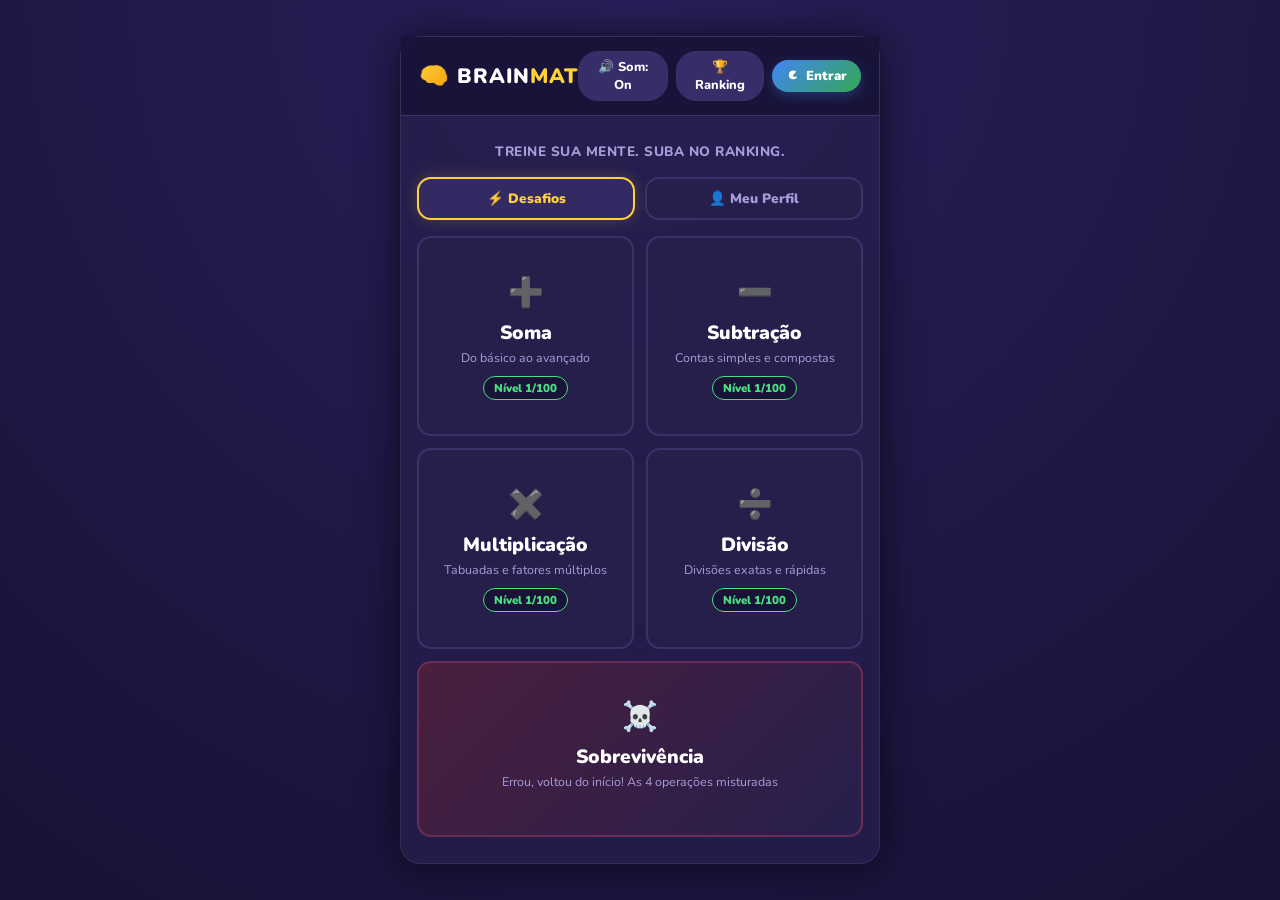
==== Projeto BrainMat/index.html @ beea2d95 "Add files via upload" ====
<!DOCTYPE html>
<html lang="pt-BR">
<head>
    <meta charset="UTF-8">
    <meta name="viewport" content="width=device-width, initial-scale=1.0, maximum-scale=1.0, user-scalable=no">
    <title>BrainMat – Plataforma de Competição de Matemática</title>
    <meta name="description" content="Treine sua mente. Suba no ranking global de matemática para escolas!">
    <!-- Google Fonts: Nunito -->
    <link rel="preconnect" href="https://fonts.googleapis.com">
    <link rel="preconnect" href="https://fonts.gstatic.com" crossorigin>
    <link href="https://fonts.googleapis.com/css2?family=Nunito:ital,wght@0,700;0,800;0,900;1,800&display=swap" rel="stylesheet">
    <!-- Estilos da Aplicação -->
    <link rel="stylesheet" href="css/style.css">
</head>
<body>

<div id="app">
    <!-- --- BARRA SUPERIOR (HEADER NAV) --- -->
    <header class="app-header">
        <div class="brand-wrapper" id="brand-logo">
            <span class="brand-icon">🧠</span>
            <div class="brand-title">BRAIN<span>MAT</span></div>
        </div>

        <div class="header-actions">
            <!-- Botão Mute/Unmute Som -->
            <button class="btn-header-action" id="btn-sound-toggle">🔊 Som: On</button>
            
            <!-- Botão Ver Ranking -->
            <button class="btn-header-action" id="btn-open-ranking">🏆 Ranking</button>

            <!-- Botão Entrar com Google -->
            <button class="btn-google-login" id="btn-google-login">
                <svg width="14" height="14" viewBox="0 0 24 24"><path fill="#ffffff" d="M12.24 10.285V13.4h6.887c-.282 1.487-1.785 4.36-6.887 4.36-4.143 0-7.525-3.435-7.525-7.665s3.382-7.665 7.525-7.665c2.355 0 3.93 1.005 4.83 1.875l2.43-2.37C17.895  entertainment 15.66 1 12.24 1 6.03 1 1 6.03 1 12.24s5.03 11.24 11.24 11.24c6.48 0 10.77-4.56 10.77-10.965 0-.735-.075-1.29-.165-1.845H12.24z"/></svg>
                Entrar
            </button>

            <!-- Perfil do Usuário Logado -->
            <div class="user-profile-pill" id="user-profile-wrapper" style="display: none;">
                <img class="user-avatar-img" id="user-avatar-img" src="" alt="Avatar">
                <span class="user-xp-badge" id="user-xp-header">0 XP</span>
            </div>
        </div>
    </header>

    <!-- --- TELA DE MENU PRINCIPAL --- -->
    <main id="menu-screen">
        <div class="hero-banner">
            <p class="hero-slogan">Treine sua mente. Suba no ranking.</p>
        </div>

        <div class="nav-tabs">
            <button class="tab-btn active" id="tab-desafios">⚡ Desafios</button>
            <button class="tab-btn" id="tab-profile-trigger">👤 Meu Perfil</button>
        </div>

        <div class="grid-categories">
            <div class="category-card" data-mode="+">
                <div style="font-size: 1.8rem;">➕</div>
                <h3>Soma</h3>
                <p>Do básico ao avançado</p>
                <span class="level-badge">Nível 1/100</span>
            </div>

            <div class="category-card" data-mode="-">
                <div style="font-size: 1.8rem;">➖</div>
                <h3>Subtração</h3>
                <p>Contas simples e compostas</p>
                <span class="level-badge">Nível 1/100</span>
            </div>

            <div class="category-card" data-mode="*">
                <div style="font-size: 1.8rem;">✖️</div>
                <h3>Multiplicação</h3>
                <p>Tabuadas e fatores múltiplos</p>
                <span class="level-badge">Nível 1/100</span>
            </div>

            <div class="category-card" data-mode="/">
                <div style="font-size: 1.8rem;">➗</div>
                <h3>Divisão</h3>
                <p>Divisões exatas e rápidas</p>
                <span class="level-badge">Nível 1/100</span>
            </div>

            <div class="category-card survival-card" data-mode="mix">
                <div style="font-size: 1.8rem;">☠️</div>
                <h3>Sobrevivência</h3>
                <p>Errou, voltou do início! As 4 operações misturadas</p>
            </div>
        </div>
    </main>

    <!-- --- TELA DE JOGO --- -->
    <section id="game-screen">
        <div>
            <button class="back-btn" id="btn-back-menu">← Voltar ao Menu</button>
            <div class="game-header">
                <div class="stats-left">
                    <div class="conta-num" id="conta-counter">CONTA #1</div>
                </div>
                <div class="stats-right">
                    <div class="xp-score" id="score-display">0</div>
                    <div class="combo" id="combo-display">x1 🔥</div>
                </div>
            </div>

            <div class="progress-container">
                <div id="progress-bar"></div>
            </div>
        </div>

        <div class="problem-container">
            <div id="problem">0 + 0</div>
        </div>

        <div>
            <div class="input-display" id="user-input">
                <span id="input-text"></span><span style="animation: pulse 1s infinite;">|</span>
            </div>

            <div class="numpad">
                <button class="num-btn" data-key="1">1</button>
                <button class="num-btn" data-key="2">2</button>
                <button class="num-btn" data-key="3">3</button>
                <button class="num-btn" data-key="4">4</button>
                <button class="num-btn" data-key="5">5</button>
                <button class="num-btn" data-key="6">6</button>
                <button class="num-btn" data-key="7">7</button>
                <button class="num-btn" data-key="8">8</button>
                <button class="num-btn" data-key="9">9</button>
                <button class="num-btn" data-key=".">,</button>
                <button class="num-btn" data-key="0">0</button>
                <button class="num-btn btn-del" id="btn-del">⌫</button>
                <button class="num-btn btn-go" id="btn-go">GO!</button>
            </div>
        </div>
    </section>

    <!-- --- MODAL DE PERFIL --- -->
    <div class="modal-overlay" id="profile-modal">
        <div class="modal-content">
            <button class="modal-close-btn">&times;</button>
            <div id="profile-view-container">
                <!-- Conteúdo renderizado via JS -->
            </div>
            <button class="btn-header-action" id="btn-logout" style="margin: 20px auto 0; background: var(--red); display: none;">Sair da Conta</button>
        </div>
    </div>

    <!-- --- MODAL DE RANKING --- -->
    <div class="modal-overlay" id="ranking-modal">
        <div class="modal-content">
            <button class="modal-close-btn">&times;</button>
            <div id="ranking-view-container">
                <!-- Conteúdo renderizado via JS -->
            </div>
        </div>
    </div>
</div>

<!-- Aplicação Principal (ES Modules) -->
<script type="module" src="js/app.js"></script>

</body>
</html>
---- Projeto BrainMat/css/style.css ----
:root {
    --bg-color: #171236;
    --bg-gradient: radial-gradient(circle at top center, #291f5a 0%, #171236 100%);
    --panel-bg: #261f4c;
    --panel-border: #3b326a;
    --btn-bg: #372d69;
    --btn-hover: #483c85;
    --text-main: #ffffff;
    --text-muted: #a79cd9;
    --yellow: #ffd13b;
    --green: #4ade80;
    --red: #f43f5e;
    --blue: #40c4ff;
    --purple-glow: rgba(139, 92, 246, 0.3);
    --shadow: 0 10px 30px rgba(0, 0, 0, 0.4);
    --radius-lg: 20px;
    --radius-md: 14px;
    --radius-sm: 10px;
}

* {
    box-sizing: border-box;
    margin: 0;
    padding: 0;
    font-family: 'Nunito', sans-serif;
    user-select: none;
    -webkit-tap-highlight-color: transparent;
}

body {
    background-color: var(--bg-color);
    background-image: var(--bg-gradient);
    color: var(--text-main);
    display: flex;
    justify-content: center;
    align-items: center;
    min-height: 100vh;
    overflow-x: hidden;
}

/* Container Principal Responsivo */
#app {
    width: 100%;
    max-width: 480px;
    height: 100vh;
    max-height: 920px;
    position: relative;
    background: rgba(38, 31, 76, 0.75);
    backdrop-filter: blur(16px);
    -webkit-backdrop-filter: blur(16px);
    display: flex;
    flex-direction: column;
    box-shadow: 0 0 40px rgba(0, 0, 0, 0.6);
    border: 1px solid rgba(255, 255, 255, 0.08);
}

@media (min-height: 800px) and (min-width: 480px) {
    #app {
        height: 92vh;
        border-radius: var(--radius-lg);
    }
}

/* --- BARRA SUPERIOR (HEADER NAV) --- */
.app-header {
    display: flex;
    justify-content: space-between;
    align-items: center;
    padding: 14px 18px;
    background: rgba(23, 18, 54, 0.85);
    border-bottom: 1px solid var(--panel-border);
}

.brand-wrapper {
    display: flex;
    align-items: center;
    gap: 8px;
    cursor: pointer;
}

.brand-icon {
    font-size: 1.5rem;
    background: linear-gradient(135deg, #ffd13b, #f59e0b);
    -webkit-background-clip: text;
    -webkit-text-fill-color: transparent;
}

.brand-title {
    font-weight: 900;
    font-size: 1.3rem;
    letter-spacing: 1px;
    color: #ffffff;
    text-transform: uppercase;
}

.brand-title span {
    color: var(--yellow);
}

.header-actions {
    display: flex;
    align-items: center;
    gap: 8px;
}

.btn-header-action {
    background: var(--btn-bg);
    border: 1px solid var(--panel-border);
    color: white;
    padding: 6px 12px;
    border-radius: 20px;
    font-size: 0.8rem;
    font-weight: 800;
    cursor: pointer;
    transition: all 0.2s ease;
    display: flex;
    align-items: center;
    gap: 5px;
}

.btn-header-action:hover {
    background: var(--btn-hover);
    border-color: var(--yellow);
}

.btn-header-action.muted {
    opacity: 0.6;
    border-color: rgba(255, 255, 255, 0.2);
}

.btn-google-login {
    background: linear-gradient(135deg, #4285f4, #34a853);
    color: white;
    border: none;
    padding: 7px 14px;
    border-radius: 20px;
    font-size: 0.82rem;
    font-weight: 900;
    cursor: pointer;
    box-shadow: 0 4px 12px rgba(66, 133, 244, 0.3);
    transition: transform 0.15s, box-shadow 0.15s;
    display: flex;
    align-items: center;
    gap: 6px;
}

.btn-google-login:active {
    transform: scale(0.95);
}

.user-profile-pill {
    display: flex;
    align-items: center;
    gap: 8px;
    background: rgba(55, 45, 105, 0.6);
    padding: 4px 10px 4px 4px;
    border-radius: 25px;
    border: 1px solid var(--panel-border);
    cursor: pointer;
}

.user-avatar-img {
    width: 28px;
    height: 28px;
    border-radius: 50%;
    object-fit: cover;
    border: 2px solid var(--yellow);
}

.user-xp-badge {
    color: var(--yellow);
    font-weight: 900;
    font-size: 0.8rem;
}

/* --- TELA DE MENU --- */
#menu-screen {
    display: flex;
    flex-direction: column;
    padding: 16px;
    height: 100%;
    overflow-y: auto;
    align-items: center;
    animation: fadeIn 0.3s ease;
}

.hero-banner {
    text-align: center;
    margin: 10px 0 16px;
}

.hero-slogan {
    font-size: 0.85rem;
    color: var(--text-muted);
    font-weight: 800;
    letter-spacing: 0.5px;
    text-transform: uppercase;
}

.nav-tabs {
    display: flex;
    gap: 10px;
    margin-bottom: 16px;
    width: 100%;
}

.tab-btn {
    flex: 1;
    background: var(--panel-bg);
    border: 2px solid var(--panel-border);
    color: var(--text-muted);
    padding: 10px;
    border-radius: var(--radius-md);
    font-size: 0.85rem;
    font-weight: 900;
    cursor: pointer;
    transition: all 0.2s;
    display: flex;
    align-items: center;
    justify-content: center;
    gap: 6px;
}

.tab-btn:hover, .tab-btn.active {
    border-color: var(--yellow);
    color: var(--yellow);
    box-shadow: 0 0 15px rgba(255, 209, 59, 0.2);
    background: rgba(55, 45, 105, 0.8);
}

.grid-categories {
    display: grid;
    grid-template-columns: 1fr 1fr;
    gap: 12px;
    width: 100%;
    flex-grow: 1;
    margin-bottom: 10px;
}

.category-card {
    background: var(--panel-bg);
    border-radius: var(--radius-md);
    padding: 16px 12px;
    text-align: center;
    cursor: pointer;
    transition: transform 0.15s, border-color 0.15s, box-shadow 0.15s;
    border: 2px solid var(--panel-border);
    display: flex;
    flex-direction: column;
    justify-content: center;
    align-items: center;
    position: relative;
    overflow: hidden;
}

.category-card:hover {
    border-color: var(--yellow);
    transform: translateY(-2px);
    box-shadow: 0 8px 20px rgba(0, 0, 0, 0.3);
}

.category-card:active {
    transform: scale(0.96);
}

.category-card h3 {
    margin: 8px 0 3px;
    font-size: clamp(1rem, 4vw, 1.2rem);
    font-weight: 900;
}

.category-card p {
    font-size: clamp(0.7rem, 2.5vw, 0.78rem);
    color: var(--text-muted);
    margin-bottom: 10px;
}

.level-badge {
    background: rgba(23, 18, 54, 0.9);
    border: 1px solid var(--green);
    color: var(--green);
    padding: 3px 10px;
    border-radius: 12px;
    font-size: 0.72rem;
    font-weight: 900;
}

.survival-card {
    grid-column: 1 / -1;
    background: linear-gradient(135deg, #4a1f3d, #261f4c);
    border: 2px solid #6b2d58;
}

.survival-card:hover {
    border-color: var(--red);
    box-shadow: 0 0 20px rgba(244, 63, 94, 0.3);
}

/* --- TELA DE JOGO --- */
#game-screen {
    display: none;
    flex-direction: column;
    padding: 16px 20px;
    height: 100%;
    justify-content: space-between;
    animation: fadeIn 0.3s ease;
}

.game-header {
    display: flex;
    justify-content: space-between;
    align-items: center;
    margin-bottom: 10px;
}

.stats-left { display: flex; flex-direction: column; }
.conta-num { font-size: clamp(1rem, 4vw, 1.2rem); font-weight: 900; color: var(--blue); }
.stats-right { text-align: right; }
.xp-score { font-size: clamp(1.6rem, 6vw, 2rem); color: var(--yellow); font-weight: 900; line-height: 1; text-shadow: 0 2px 10px rgba(255, 209, 59, 0.3); }
.combo { font-size: clamp(0.85rem, 3vw, 1rem); color: var(--red); font-weight: 900; animation: pulse 1s infinite; }

.progress-container {
    width: 100%; height: 12px; background: rgba(23, 18, 54, 0.8); border-radius: 6px; overflow: hidden; margin: 8px 0; border: 1px solid var(--panel-border);
}
#progress-bar {
    height: 100%; background: var(--green); width: 100%; transition: width 0.05s linear, background-color 0.3s;
}

.problem-container { 
    text-align: center; 
    margin: 15px 0; 
    position: relative;
    min-height: 90px;
    display: flex;
    align-items: center;
    justify-content: center;
    background: rgba(23, 18, 54, 0.5);
    border-radius: var(--radius-md);
    border: 1px solid var(--panel-border);
}

#problem { 
    font-size: clamp(3rem, 12vw, 4rem); 
    font-weight: 900; 
    text-shadow: 0 4px 20px rgba(0,0,0,0.6); 
    color: #ffffff;
    letter-spacing: 2px;
}

.input-display {
    background: var(--btn-bg); 
    border-radius: 15px; 
    padding: 10px; 
    text-align: center;
    font-size: clamp(2rem, 8vw, 2.6rem); 
    color: var(--blue); 
    height: 64px; 
    margin-bottom: 12px; 
    border: 2px solid var(--panel-border);
    display: flex; 
    justify-content: center; 
    align-items: center;
    transition: all 0.2s;
    box-shadow: inset 0 2px 10px rgba(0, 0, 0, 0.3);
}

.input-display.error { animation: shake 0.4s; border-color: var(--red); color: var(--red); background: rgba(244, 63, 94, 0.15); }
.input-display.success { border-color: var(--green); background: rgba(74, 222, 128, 0.15); color: var(--green); }

.numpad {
    display: grid; 
    grid-template-columns: repeat(3, 1fr); 
    gap: 10px; 
    margin-bottom: 10px;
}

.num-btn {
    background: var(--btn-bg); 
    color: white; 
    border: none; 
    border-radius: var(--radius-md); 
    font-size: clamp(1.4rem, 6vw, 1.8rem);
    font-weight: 900; 
    cursor: pointer; 
    padding: clamp(12px, 3vh, 18px) 0;
    transition: transform 0.05s, background 0.1s;
    box-shadow: 0 4px 0 #1f1840;
    display: flex;
    justify-content: center;
    align-items: center;
}

.num-btn:active { transform: translateY(4px); box-shadow: 0 0 0 #1f1840; background: var(--btn-hover); }

.btn-go {
    grid-column: 1 / -1; background: var(--green); color: #000; text-transform: uppercase;
    font-size: clamp(1.2rem, 5vw, 1.5rem); box-shadow: 0 5px 0 #2b8a4e;
}
.btn-go:active { box-shadow: 0 0 0 #2b8a4e; }

.btn-del { background: #4a1f3d; box-shadow: 0 4px 0 #2a1122; }
.btn-del:active { background: #6b2d58; }

.back-btn { background: transparent; border: none; color: var(--text-muted); font-size: 0.9rem; font-weight: 800; cursor: pointer; text-align: left; padding: 4px 0;}
.back-btn:hover { color: white; }

/* --- JANELAS MODAIS (OVERLAYS) --- */
.modal-overlay {
    position: absolute;
    top: 0; left: 0; right: 0; bottom: 0;
    background: rgba(15, 12, 36, 0.85);
    backdrop-filter: blur(10px);
    display: none;
    justify-content: center;
    align-items: center;
    z-index: 100;
    padding: 16px;
    animation: fadeIn 0.25s ease;
}

.modal-content {
    background: var(--panel-bg);
    border: 1px solid var(--panel-border);
    border-radius: var(--radius-lg);
    width: 100%;
    max-height: 90vh;
    overflow-y: auto;
    padding: 20px;
    position: relative;
    box-shadow: 0 20px 40px rgba(0, 0, 0, 0.6);
}

.modal-close-btn {
    position: absolute;
    top: 14px; right: 16px;
    background: rgba(255, 255, 255, 0.1);
    border: none;
    color: white;
    font-size: 1.2rem;
    width: 32px; height: 32px;
    border-radius: 50%;
    cursor: pointer;
    display: flex; justify-content: center; align-items: center;
}

.modal-close-btn:hover { background: var(--red); }

/* PERFIL COMPONENTES */
.profile-header {
    text-align: center;
    margin-bottom: 20px;
}

.profile-avatar-wrapper {
    position: relative;
    display: inline-block;
    margin-bottom: 8px;
}

.profile-avatar-img {
    width: 80px; height: 80px;
    border-radius: 50%;
    border: 3px solid var(--yellow);
    box-shadow: 0 0 20px rgba(255, 209, 59, 0.4);
}

.profile-badge-icon {
    position: absolute;
    bottom: 0; right: 0;
    background: var(--bg-color);
    border-radius: 50%;
    padding: 4px;
    font-size: 1rem;
}

.profile-name { font-size: 1.4rem; font-weight: 900; }
.profile-email { font-size: 0.8rem; color: var(--text-muted); margin-bottom: 10px; }

.profile-xp-pill {
    display: inline-block;
    background: linear-gradient(135deg, #ffd13b, #f59e0b);
    color: #171236;
    font-weight: 900;
    padding: 6px 16px;
    border-radius: 20px;
    font-size: 0.95rem;
}

.profile-grid {
    display: grid;
    grid-template-columns: 1fr 1fr;
    gap: 10px;
    margin-bottom: 20px;
}

.profile-card {
    background: rgba(23, 18, 54, 0.6);
    border: 1px solid var(--panel-border);
    border-radius: var(--radius-md);
    padding: 12px;
    text-align: center;
}

.card-icon { font-size: 1.3rem; display: block; margin-bottom: 4px; }
.card-val { font-size: 1.3rem; font-weight: 900; color: white; }
.card-lbl { font-size: 0.72rem; color: var(--text-muted); text-transform: uppercase; font-weight: 800; }

.profile-section-title {
    font-size: 0.9rem;
    font-weight: 900;
    color: var(--yellow);
    margin: 16px 0 10px;
    text-transform: uppercase;
    letter-spacing: 0.5px;
}

.profile-stats-list {
    background: rgba(23, 18, 54, 0.6);
    border-radius: var(--radius-md);
    padding: 10px 14px;
    border: 1px solid var(--panel-border);
}

.stat-row {
    display: flex;
    justify-content: space-between;
    padding: 8px 0;
    border-bottom: 1px solid rgba(255, 255, 255, 0.05);
    font-size: 0.85rem;
}

.stat-row:last-child { border-bottom: none; }

.ops-grid {
    display: grid;
    grid-template-columns: repeat(4, 1fr);
    gap: 8px;
}

.op-box {
    background: rgba(23, 18, 54, 0.6);
    border: 1px solid var(--panel-border);
    border-radius: var(--radius-sm);
    padding: 8px 4px;
    text-align: center;
    display: flex; flex-direction: column; align-items: center;
}

.op-sym { font-size: 1.1rem; }
.op-count { font-size: 1rem; font-weight: 900; color: white; margin: 2px 0; }
.op-name { font-size: 0.65rem; color: var(--text-muted); }

.profile-footer-info {
    text-align: center;
    margin-top: 20px;
    font-size: 0.75rem;
    color: var(--text-muted);
}

/* RANKING COMPONENTES */
.ranking-header {
    text-align: center;
    margin-bottom: 16px;
}

.ranking-header h3 { font-size: 1.3rem; font-weight: 900; color: var(--yellow); }
.ranking-header .subtitle { font-size: 0.8rem; color: var(--text-muted); }

.ranking-list {
    display: flex;
    flex-direction: column;
    gap: 8px;
}

.ranking-item {
    display: flex;
    align-items: center;
    gap: 12px;
    background: rgba(23, 18, 54, 0.7);
    border: 1px solid var(--panel-border);
    padding: 10px 14px;
    border-radius: var(--radius-md);
    transition: transform 0.15s;
}

.ranking-item-me {
    border-color: var(--yellow);
    background: rgba(55, 45, 105, 0.9);
    box-shadow: 0 0 15px rgba(255, 209, 59, 0.2);
}

.rank-num {
    font-weight: 900;
    font-size: 0.95rem;
    min-width: 80px;
}

.rank-gold .rank-num { color: #ffd13b; }
.rank-silver .rank-num { color: #e2e8f0; }
.rank-bronze .rank-num { color: #fdba74; }

.rank-avatar {
    width: 38px; height: 38px;
    border-radius: 50%;
    object-fit: cover;
    border: 2px solid var(--panel-border);
}

.rank-info {
    flex-grow: 1;
    display: flex;
    flex-direction: column;
}

.rank-name { font-weight: 900; font-size: 0.9rem; color: white; }
.rank-name span { color: var(--yellow); font-size: 0.75rem; }
.rank-school { font-size: 0.72rem; color: var(--text-muted); }
.rank-xp { font-weight: 900; font-size: 0.95rem; color: var(--yellow); }

/* ANIMAÇÕES */
.popup-text {
    position: absolute; font-size: 1.4rem; font-weight: 900; pointer-events: none;
    animation: floatUpFade 0.8s forwards; z-index: 10; text-shadow: 0 2px 5px rgba(0,0,0,0.6);
}

@keyframes fadeIn { from { opacity: 0; transform: scale(0.98); } to { opacity: 1; transform: scale(1); } }
@keyframes pulse { 0% { transform: scale(1); } 50% { transform: scale(1.08); } 100% { transform: scale(1); } }
@keyframes shake {
    0%, 100% { transform: translateX(0); }
    20%, 60% { transform: translateX(-10px); }
    40%, 80% { transform: translateX(10px); }
}
@keyframes floatUpFade {
    0% { opacity: 1; transform: translateY(0) scale(1); }
    100% { opacity: 0; transform: translateY(-40px) scale(1.25); }
}
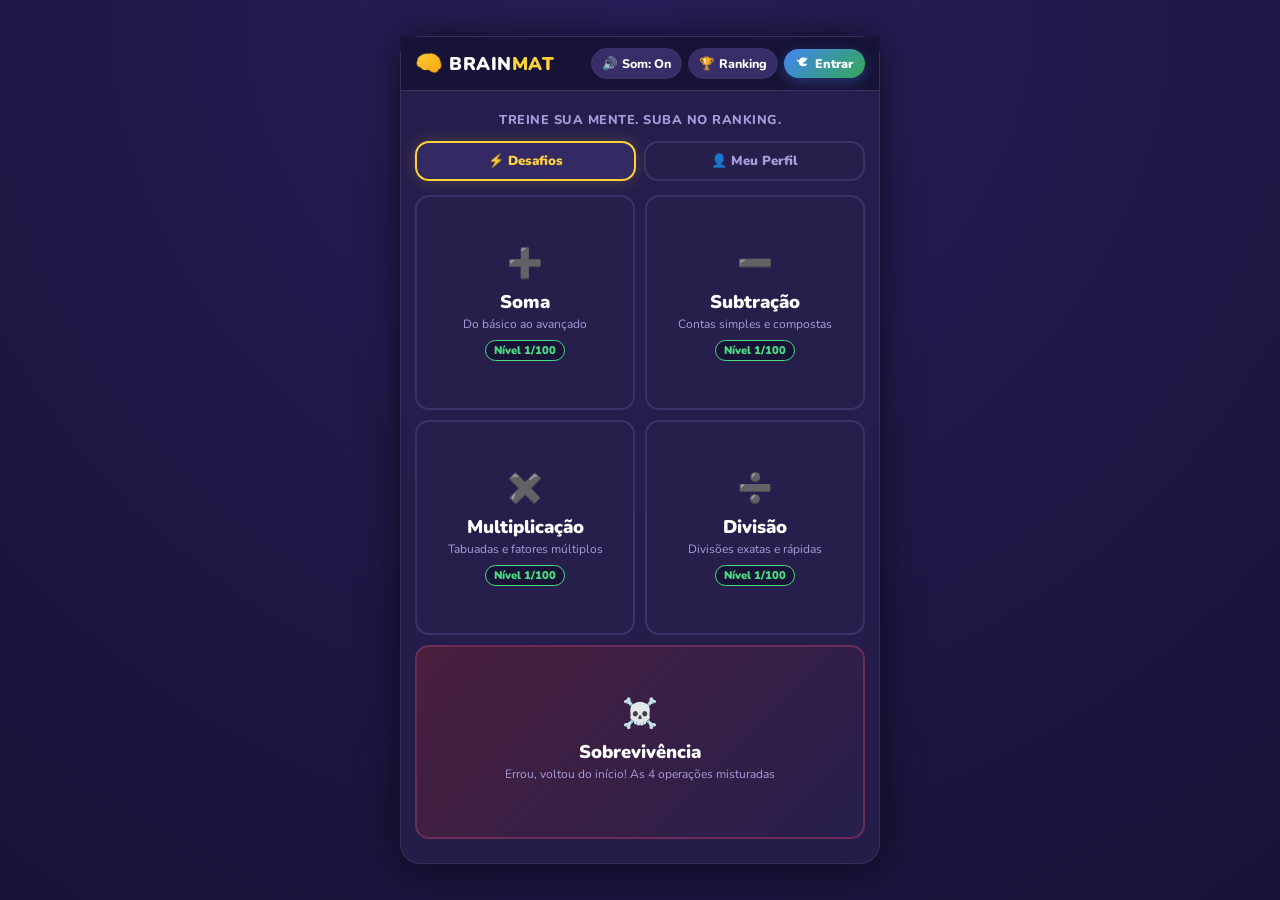
==== commit 4a8cc92f: "Add files via upload" ====
--- a/Projeto BrainMat/index.html
+++ b/Projeto BrainMat/index.html
@@ -24,15 +24,15 @@
 
         <div class="header-actions">
             <!-- Botão Mute/Unmute Som -->
-            <button class="btn-header-action" id="btn-sound-toggle">🔊 Som: On</button>
+            <button class="btn-header-action" id="btn-sound-toggle"><span class="btn-icon">🔊</span><span class="btn-text"> Som: On</span></button>
             
             <!-- Botão Ver Ranking -->
-            <button class="btn-header-action" id="btn-open-ranking">🏆 Ranking</button>
+            <button class="btn-header-action" id="btn-open-ranking"><span class="btn-icon">🏆</span><span class="btn-text"> Ranking</span></button>
 
             <!-- Botão Entrar com Google -->
             <button class="btn-google-login" id="btn-google-login">
-                <svg width="14" height="14" viewBox="0 0 24 24"><path fill="#ffffff" d="M12.24 10.285V13.4h6.887c-.282 1.487-1.785 4.36-6.887 4.36-4.143 0-7.525-3.435-7.525-7.665s3.382-7.665 7.525-7.665c2.355 0 3.93 1.005 4.83 1.875l2.43-2.37C17.895  entertainment 15.66 1 12.24 1 6.03 1 1 6.03 1 12.24s5.03 11.24 11.24 11.24c6.48 0 10.77-4.56 10.77-10.965 0-.735-.075-1.29-.165-1.845H12.24z"/></svg>
-                Entrar
+                <svg width="14" height="14" viewBox="0 0 24 24"><path fill="#ffffff" d="M12.24 10.285V13.4h6.887c-.282 1.487-1.785 4.36-6.887 4.36-4.143 0-7.525-3.435-7.525-7.665s3.382-7.665 7.525-7.665c2.355 0 3.93 1.005 4.83 1.875l2.43-2.37C17.895 15.66 1 12.24 1 6.03 1 1 6.03 1 12.24s5.03 11.24 11.24 11.24c6.48 0 10.77-4.56 10.77-10.965 0-.735-.075-1.29-.165-1.845H12.24z"/></svg>
+                <span class="btn-login-text">Entrar</span>
             </button>
 
             <!-- Perfil do Usuário Logado -->
--- a/Projeto BrainMat/css/style.css
+++ b/Projeto BrainMat/css/style.css
@@ -22,7 +22,7 @@
     box-sizing: border-box;
     margin: 0;
     padding: 0;
-    font-family: 'Nunito', sans-serif;
+    font-family: 'Nunito', -apple-system, BlinkMacSystemFont, sans-serif;
     user-select: none;
     -webkit-tap-highlight-color: transparent;
 }
@@ -35,28 +35,44 @@
     justify-content: center;
     align-items: center;
     min-height: 100vh;
+    min-height: 100dvh;
     overflow-x: hidden;
 }
 
-/* Container Principal Responsivo */
+/* Container Principal Responsivo para PC, Tablet e iPhone */
 #app {
     width: 100%;
     max-width: 480px;
     height: 100vh;
+    height: 100dvh;
     max-height: 920px;
     position: relative;
-    background: rgba(38, 31, 76, 0.75);
+    background: rgba(38, 31, 76, 0.85);
     backdrop-filter: blur(16px);
     -webkit-backdrop-filter: blur(16px);
     display: flex;
     flex-direction: column;
     box-shadow: 0 0 40px rgba(0, 0, 0, 0.6);
     border: 1px solid rgba(255, 255, 255, 0.08);
-}
-
-@media (min-height: 800px) and (min-width: 480px) {
+    padding-top: env(safe-area-inset-top, 0px);
+    padding-bottom: env(safe-area-inset-bottom, 0px);
+}
+
+@media (max-width: 480px) {
+    #app {
+        max-width: 100vw;
+        height: 100vh;
+        height: 100dvh;
+        max-height: 100dvh;
+        border-radius: 0;
+        border: none;
+    }
+}
+
+@media (min-height: 800px) and (min-width: 481px) {
     #app {
         height: 92vh;
+        height: 92dvh;
         border-radius: var(--radius-lg);
     }
 }
@@ -66,20 +82,24 @@
     display: flex;
     justify-content: space-between;
     align-items: center;
-    padding: 14px 18px;
-    background: rgba(23, 18, 54, 0.85);
+    padding: 12px 14px;
+    background: rgba(23, 18, 54, 0.9);
     border-bottom: 1px solid var(--panel-border);
+    gap: 6px;
+    width: 100%;
+    overflow: hidden;
 }
 
 .brand-wrapper {
     display: flex;
     align-items: center;
-    gap: 8px;
+    gap: 6px;
     cursor: pointer;
+    flex-shrink: 0;
 }
 
 .brand-icon {
-    font-size: 1.5rem;
+    font-size: 1.4rem;
     background: linear-gradient(135deg, #ffd13b, #f59e0b);
     -webkit-background-clip: text;
     -webkit-text-fill-color: transparent;
@@ -87,8 +107,8 @@
 
 .brand-title {
     font-weight: 900;
-    font-size: 1.3rem;
-    letter-spacing: 1px;
+    font-size: 1.15rem;
+    letter-spacing: 0.5px;
     color: #ffffff;
     text-transform: uppercase;
 }
@@ -100,22 +120,24 @@
 .header-actions {
     display: flex;
     align-items: center;
-    gap: 8px;
+    gap: 6px;
+    flex-shrink: 0;
 }
 
 .btn-header-action {
     background: var(--btn-bg);
     border: 1px solid var(--panel-border);
     color: white;
-    padding: 6px 12px;
+    padding: 6px 10px;
     border-radius: 20px;
-    font-size: 0.8rem;
+    font-size: 0.78rem;
     font-weight: 800;
     cursor: pointer;
     transition: all 0.2s ease;
     display: flex;
     align-items: center;
-    gap: 5px;
+    gap: 4px;
+    white-space: nowrap;
 }
 
 .btn-header-action:hover {
@@ -132,16 +154,17 @@
     background: linear-gradient(135deg, #4285f4, #34a853);
     color: white;
     border: none;
-    padding: 7px 14px;
+    padding: 6px 12px;
     border-radius: 20px;
-    font-size: 0.82rem;
+    font-size: 0.78rem;
     font-weight: 900;
     cursor: pointer;
     box-shadow: 0 4px 12px rgba(66, 133, 244, 0.3);
     transition: transform 0.15s, box-shadow 0.15s;
     display: flex;
     align-items: center;
-    gap: 6px;
+    gap: 5px;
+    white-space: nowrap;
 }
 
 .btn-google-login:active {
@@ -151,46 +174,76 @@
 .user-profile-pill {
     display: flex;
     align-items: center;
-    gap: 8px;
+    gap: 6px;
     background: rgba(55, 45, 105, 0.6);
-    padding: 4px 10px 4px 4px;
+    padding: 4px 8px 4px 4px;
     border-radius: 25px;
     border: 1px solid var(--panel-border);
     cursor: pointer;
+    max-width: 140px;
 }
 
 .user-avatar-img {
-    width: 28px;
-    height: 28px;
+    width: 26px;
+    height: 26px;
     border-radius: 50%;
     object-fit: cover;
     border: 2px solid var(--yellow);
+    flex-shrink: 0;
 }
 
 .user-xp-badge {
     color: var(--yellow);
     font-weight: 900;
-    font-size: 0.8rem;
+    font-size: 0.78rem;
+    white-space: nowrap;
+    overflow: hidden;
+    text-overflow: ellipsis;
+}
+
+@media (max-width: 400px) {
+    .app-header {
+        padding: 10px 8px;
+        gap: 4px;
+    }
+    .brand-title {
+        font-size: 0.98rem;
+    }
+    .brand-icon {
+        font-size: 1.15rem;
+    }
+    .btn-header-action {
+        padding: 5px 7px;
+        font-size: 0.72rem;
+    }
+    .user-profile-pill {
+        padding: 3px 6px 3px 3px;
+        max-width: 105px;
+    }
+    .user-xp-badge {
+        font-size: 0.72rem;
+    }
 }
 
 /* --- TELA DE MENU --- */
 #menu-screen {
     display: flex;
     flex-direction: column;
-    padding: 16px;
+    padding: 14px;
     height: 100%;
     overflow-y: auto;
     align-items: center;
     animation: fadeIn 0.3s ease;
+    -webkit-overflow-scrolling: touch;
 }
 
 .hero-banner {
     text-align: center;
-    margin: 10px 0 16px;
+    margin: 6px 0 12px;
 }
 
 .hero-slogan {
-    font-size: 0.85rem;
+    font-size: 0.8rem;
     color: var(--text-muted);
     font-weight: 800;
     letter-spacing: 0.5px;
@@ -199,8 +252,8 @@
 
 .nav-tabs {
     display: flex;
-    gap: 10px;
-    margin-bottom: 16px;
+    gap: 8px;
+    margin-bottom: 14px;
     width: 100%;
 }
 
@@ -209,9 +262,9 @@
     background: var(--panel-bg);
     border: 2px solid var(--panel-border);
     color: var(--text-muted);
-    padding: 10px;
+    padding: 9px;
     border-radius: var(--radius-md);
-    font-size: 0.85rem;
+    font-size: 0.82rem;
     font-weight: 900;
     cursor: pointer;
     transition: all 0.2s;
@@ -231,16 +284,22 @@
 .grid-categories {
     display: grid;
     grid-template-columns: 1fr 1fr;
-    gap: 12px;
+    gap: 10px;
     width: 100%;
     flex-grow: 1;
     margin-bottom: 10px;
 }
 
+@media (max-width: 340px) {
+    .grid-categories {
+        grid-template-columns: 1fr;
+    }
+}
+
 .category-card {
     background: var(--panel-bg);
     border-radius: var(--radius-md);
-    padding: 16px 12px;
+    padding: 14px 10px;
     text-align: center;
     cursor: pointer;
     transition: transform 0.15s, border-color 0.15s, box-shadow 0.15s;
@@ -264,25 +323,32 @@
 }
 
 .category-card h3 {
-    margin: 8px 0 3px;
-    font-size: clamp(1rem, 4vw, 1.2rem);
+    margin: 6px 0 2px;
+    font-size: clamp(0.95rem, 3.8vw, 1.15rem);
     font-weight: 900;
 }
 
 .category-card p {
-    font-size: clamp(0.7rem, 2.5vw, 0.78rem);
+    font-size: clamp(0.68rem, 2.3vw, 0.75rem);
     color: var(--text-muted);
-    margin-bottom: 10px;
+    margin-bottom: 8px;
 }
 
 .level-badge {
     background: rgba(23, 18, 54, 0.9);
     border: 1px solid var(--green);
     color: var(--green);
-    padding: 3px 10px;
+    padding: 2px 8px;
     border-radius: 12px;
-    font-size: 0.72rem;
-    font-weight: 900;
+    font-size: 0.7rem;
+    font-weight: 900;
+}
+
+.level-badge.master-level {
+    border-color: var(--yellow);
+    color: var(--yellow);
+    background: rgba(255, 209, 59, 0.15);
+    box-shadow: 0 0 10px rgba(255, 209, 59, 0.4);
 }
 
 .survival-card {
@@ -296,11 +362,11 @@
     box-shadow: 0 0 20px rgba(244, 63, 94, 0.3);
 }
 
-/* --- TELA DE JOGO --- */
+/* --- TELA DE JOGO (Optimized for Mobile/iPhone Keyboard) --- */
 #game-screen {
     display: none;
     flex-direction: column;
-    padding: 16px 20px;
+    padding: 12px 16px;
     height: 100%;
     justify-content: space-between;
     animation: fadeIn 0.3s ease;
@@ -310,17 +376,17 @@
     display: flex;
     justify-content: space-between;
     align-items: center;
-    margin-bottom: 10px;
+    margin-bottom: 6px;
 }
 
 .stats-left { display: flex; flex-direction: column; }
-.conta-num { font-size: clamp(1rem, 4vw, 1.2rem); font-weight: 900; color: var(--blue); }
+.conta-num { font-size: clamp(0.95rem, 3.8vw, 1.15rem); font-weight: 900; color: var(--blue); }
 .stats-right { text-align: right; }
-.xp-score { font-size: clamp(1.6rem, 6vw, 2rem); color: var(--yellow); font-weight: 900; line-height: 1; text-shadow: 0 2px 10px rgba(255, 209, 59, 0.3); }
-.combo { font-size: clamp(0.85rem, 3vw, 1rem); color: var(--red); font-weight: 900; animation: pulse 1s infinite; }
+.xp-score { font-size: clamp(1.5rem, 5.5vw, 1.9rem); color: var(--yellow); font-weight: 900; line-height: 1; text-shadow: 0 2px 10px rgba(255, 209, 59, 0.3); }
+.combo { font-size: clamp(0.8rem, 2.8vw, 0.95rem); color: var(--red); font-weight: 900; animation: pulse 1s infinite; }
 
 .progress-container {
-    width: 100%; height: 12px; background: rgba(23, 18, 54, 0.8); border-radius: 6px; overflow: hidden; margin: 8px 0; border: 1px solid var(--panel-border);
+    width: 100%; height: 10px; background: rgba(23, 18, 54, 0.8); border-radius: 6px; overflow: hidden; margin: 6px 0; border: 1px solid var(--panel-border);
 }
 #progress-bar {
     height: 100%; background: var(--green); width: 100%; transition: width 0.05s linear, background-color 0.3s;
@@ -328,9 +394,9 @@
 
 .problem-container { 
     text-align: center; 
-    margin: 15px 0; 
+    margin: 10px 0; 
     position: relative;
-    min-height: 90px;
+    min-height: 80px;
     display: flex;
     align-items: center;
     justify-content: center;
@@ -340,7 +406,7 @@
 }
 
 #problem { 
-    font-size: clamp(3rem, 12vw, 4rem); 
+    font-size: clamp(2.6rem, 11vw, 3.6rem); 
     font-weight: 900; 
     text-shadow: 0 4px 20px rgba(0,0,0,0.6); 
     color: #ffffff;
@@ -350,12 +416,12 @@
 .input-display {
     background: var(--btn-bg); 
     border-radius: 15px; 
-    padding: 10px; 
+    padding: 8px; 
     text-align: center;
-    font-size: clamp(2rem, 8vw, 2.6rem); 
+    font-size: clamp(1.8rem, 7.5vw, 2.4rem); 
     color: var(--blue); 
-    height: 64px; 
-    margin-bottom: 12px; 
+    height: 56px; 
+    margin-bottom: 10px; 
     border: 2px solid var(--panel-border);
     display: flex; 
     justify-content: center; 
@@ -370,8 +436,8 @@
 .numpad {
     display: grid; 
     grid-template-columns: repeat(3, 1fr); 
-    gap: 10px; 
-    margin-bottom: 10px;
+    gap: 8px; 
+    margin-bottom: 8px;
 }
 
 .num-btn {
@@ -379,42 +445,43 @@
     color: white; 
     border: none; 
     border-radius: var(--radius-md); 
-    font-size: clamp(1.4rem, 6vw, 1.8rem);
+    font-size: clamp(1.3rem, 5.5vw, 1.7rem);
     font-weight: 900; 
     cursor: pointer; 
-    padding: clamp(12px, 3vh, 18px) 0;
+    padding: clamp(10px, 2.2vh, 16px) 0;
     transition: transform 0.05s, background 0.1s;
-    box-shadow: 0 4px 0 #1f1840;
+    box-shadow: 0 3px 0 #1f1840;
     display: flex;
     justify-content: center;
     align-items: center;
 }
 
-.num-btn:active { transform: translateY(4px); box-shadow: 0 0 0 #1f1840; background: var(--btn-hover); }
+.num-btn:active { transform: translateY(3px); box-shadow: 0 0 0 #1f1840; background: var(--btn-hover); }
 
 .btn-go {
     grid-column: 1 / -1; background: var(--green); color: #000; text-transform: uppercase;
-    font-size: clamp(1.2rem, 5vw, 1.5rem); box-shadow: 0 5px 0 #2b8a4e;
+    font-size: clamp(1.1rem, 4.5vw, 1.4rem); box-shadow: 0 4px 0 #2b8a4e;
 }
 .btn-go:active { box-shadow: 0 0 0 #2b8a4e; }
 
-.btn-del { background: #4a1f3d; box-shadow: 0 4px 0 #2a1122; }
+.btn-del { background: #4a1f3d; box-shadow: 0 3px 0 #2a1122; }
 .btn-del:active { background: #6b2d58; }
 
-.back-btn { background: transparent; border: none; color: var(--text-muted); font-size: 0.9rem; font-weight: 800; cursor: pointer; text-align: left; padding: 4px 0;}
+.back-btn { background: transparent; border: none; color: var(--text-muted); font-size: 0.85rem; font-weight: 800; cursor: pointer; text-align: left; padding: 4px 0;}
 .back-btn:hover { color: white; }
 
 /* --- JANELAS MODAIS (OVERLAYS) --- */
 .modal-overlay {
     position: absolute;
     top: 0; left: 0; right: 0; bottom: 0;
-    background: rgba(15, 12, 36, 0.85);
+    background: rgba(15, 12, 36, 0.88);
     backdrop-filter: blur(10px);
+    -webkit-backdrop-filter: blur(10px);
     display: none;
     justify-content: center;
     align-items: center;
     z-index: 100;
-    padding: 16px;
+    padding: 14px;
     animation: fadeIn 0.25s ease;
 }
 
@@ -423,16 +490,17 @@
     border: 1px solid var(--panel-border);
     border-radius: var(--radius-lg);
     width: 100%;
-    max-height: 90vh;
+    max-height: 88vh;
     overflow-y: auto;
-    padding: 20px;
+    padding: 18px;
     position: relative;
     box-shadow: 0 20px 40px rgba(0, 0, 0, 0.6);
+    -webkit-overflow-scrolling: touch;
 }
 
 .modal-close-btn {
     position: absolute;
-    top: 14px; right: 16px;
+    top: 12px; right: 14px;
     background: rgba(255, 255, 255, 0.1);
     border: none;
     color: white;
@@ -448,17 +516,17 @@
 /* PERFIL COMPONENTES */
 .profile-header {
     text-align: center;
-    margin-bottom: 20px;
+    margin-bottom: 18px;
 }
 
 .profile-avatar-wrapper {
     position: relative;
     display: inline-block;
-    margin-bottom: 8px;
+    margin-bottom: 6px;
 }
 
 .profile-avatar-img {
-    width: 80px; height: 80px;
+    width: 76px; height: 76px;
     border-radius: 50%;
     border: 3px solid var(--yellow);
     box-shadow: 0 0 20px rgba(255, 209, 59, 0.4);
@@ -469,47 +537,113 @@
     bottom: 0; right: 0;
     background: var(--bg-color);
     border-radius: 50%;
-    padding: 4px;
-    font-size: 1rem;
-}
-
-.profile-name { font-size: 1.4rem; font-weight: 900; }
-.profile-email { font-size: 0.8rem; color: var(--text-muted); margin-bottom: 10px; }
+    padding: 3px;
+    font-size: 0.95rem;
+}
+
+.profile-name { font-size: 1.3rem; font-weight: 900; }
+.profile-email { font-size: 0.78rem; color: var(--text-muted); margin-bottom: 8px; }
 
 .profile-xp-pill {
     display: inline-block;
     background: linear-gradient(135deg, #ffd13b, #f59e0b);
     color: #171236;
     font-weight: 900;
-    padding: 6px 16px;
+    padding: 5px 14px;
     border-radius: 20px;
-    font-size: 0.95rem;
+    font-size: 0.9rem;
+}
+
+/* PAINEL DE EDIÇÃO DE PERFIL */
+.profile-edit-drawer {
+    background: rgba(23, 18, 54, 0.7);
+    border: 1px solid var(--yellow);
+    border-radius: var(--radius-md);
+    padding: 14px;
+    margin: 12px 0 16px;
+    box-shadow: 0 0 20px rgba(255, 209, 59, 0.15);
+    animation: fadeIn 0.25s ease;
+}
+
+.edit-group {
+    display: flex;
+    flex-direction: column;
+    margin-bottom: 10px;
+    text-align: left;
+}
+
+.edit-label {
+    font-size: 0.78rem;
+    font-weight: 800;
+    color: var(--text-muted);
+    margin-bottom: 4px;
+}
+
+.edit-input {
+    background: var(--btn-bg);
+    border: 1px solid var(--panel-border);
+    color: white;
+    padding: 8px 12px;
+    border-radius: 10px;
+    font-size: 0.88rem;
+    font-weight: 800;
+    outline: none;
+    transition: border-color 0.2s;
+}
+
+.edit-input:focus {
+    border-color: var(--yellow);
+}
+
+.avatar-presets-grid {
+    display: flex;
+    gap: 8px;
+    overflow-x: auto;
+    padding: 6px 2px;
+    -webkit-overflow-scrolling: touch;
+}
+
+.avatar-preset-item {
+    width: 44px;
+    height: 44px;
+    border-radius: 50%;
+    border: 2px solid var(--panel-border);
+    cursor: pointer;
+    transition: transform 0.15s, border-color 0.15s;
+    flex-shrink: 0;
+    background: var(--bg-color);
+}
+
+.avatar-preset-item.selected, .avatar-preset-item:hover {
+    border-color: var(--yellow);
+    transform: scale(1.15);
+    box-shadow: 0 0 10px rgba(255, 209, 59, 0.5);
 }
 
 .profile-grid {
     display: grid;
     grid-template-columns: 1fr 1fr;
-    gap: 10px;
-    margin-bottom: 20px;
+    gap: 8px;
+    margin-bottom: 16px;
 }
 
 .profile-card {
     background: rgba(23, 18, 54, 0.6);
     border: 1px solid var(--panel-border);
     border-radius: var(--radius-md);
-    padding: 12px;
+    padding: 10px;
     text-align: center;
 }
 
-.card-icon { font-size: 1.3rem; display: block; margin-bottom: 4px; }
-.card-val { font-size: 1.3rem; font-weight: 900; color: white; }
-.card-lbl { font-size: 0.72rem; color: var(--text-muted); text-transform: uppercase; font-weight: 800; }
+.card-icon { font-size: 1.2rem; display: block; margin-bottom: 2px; }
+.card-val { font-size: 1.2rem; font-weight: 900; color: white; }
+.card-lbl { font-size: 0.68rem; color: var(--text-muted); text-transform: uppercase; font-weight: 800; }
 
 .profile-section-title {
-    font-size: 0.9rem;
+    font-size: 0.85rem;
     font-weight: 900;
     color: var(--yellow);
-    margin: 16px 0 10px;
+    margin: 14px 0 8px;
     text-transform: uppercase;
     letter-spacing: 0.5px;
 }
@@ -517,16 +651,16 @@
 .profile-stats-list {
     background: rgba(23, 18, 54, 0.6);
     border-radius: var(--radius-md);
-    padding: 10px 14px;
+    padding: 8px 12px;
     border: 1px solid var(--panel-border);
 }
 
 .stat-row {
     display: flex;
     justify-content: space-between;
-    padding: 8px 0;
+    padding: 7px 0;
     border-bottom: 1px solid rgba(255, 255, 255, 0.05);
-    font-size: 0.85rem;
+    font-size: 0.82rem;
 }
 
 .stat-row:last-child { border-bottom: none; }
@@ -534,51 +668,51 @@
 .ops-grid {
     display: grid;
     grid-template-columns: repeat(4, 1fr);
-    gap: 8px;
+    gap: 6px;
 }
 
 .op-box {
     background: rgba(23, 18, 54, 0.6);
     border: 1px solid var(--panel-border);
     border-radius: var(--radius-sm);
-    padding: 8px 4px;
+    padding: 6px 2px;
     text-align: center;
     display: flex; flex-direction: column; align-items: center;
 }
 
-.op-sym { font-size: 1.1rem; }
-.op-count { font-size: 1rem; font-weight: 900; color: white; margin: 2px 0; }
-.op-name { font-size: 0.65rem; color: var(--text-muted); }
+.op-sym { font-size: 1rem; }
+.op-count { font-size: 0.95rem; font-weight: 900; color: white; margin: 2px 0; }
+.op-name { font-size: 0.62rem; color: var(--text-muted); }
 
 .profile-footer-info {
     text-align: center;
-    margin-top: 20px;
-    font-size: 0.75rem;
+    margin-top: 16px;
+    font-size: 0.72rem;
     color: var(--text-muted);
 }
 
 /* RANKING COMPONENTES */
 .ranking-header {
     text-align: center;
-    margin-bottom: 16px;
-}
-
-.ranking-header h3 { font-size: 1.3rem; font-weight: 900; color: var(--yellow); }
-.ranking-header .subtitle { font-size: 0.8rem; color: var(--text-muted); }
+    margin-bottom: 14px;
+}
+
+.ranking-header h3 { font-size: 1.2rem; font-weight: 900; color: var(--yellow); }
+.ranking-header .subtitle { font-size: 0.78rem; color: var(--text-muted); }
 
 .ranking-list {
     display: flex;
     flex-direction: column;
-    gap: 8px;
+    gap: 6px;
 }
 
 .ranking-item {
     display: flex;
     align-items: center;
-    gap: 12px;
+    gap: 10px;
     background: rgba(23, 18, 54, 0.7);
     border: 1px solid var(--panel-border);
-    padding: 10px 14px;
+    padding: 8px 12px;
     border-radius: var(--radius-md);
     transition: transform 0.15s;
 }
@@ -591,8 +725,8 @@
 
 .rank-num {
     font-weight: 900;
-    font-size: 0.95rem;
-    min-width: 80px;
+    font-size: 0.9rem;
+    min-width: 70px;
 }
 
 .rank-gold .rank-num { color: #ffd13b; }
@@ -600,7 +734,7 @@
 .rank-bronze .rank-num { color: #fdba74; }
 
 .rank-avatar {
-    width: 38px; height: 38px;
+    width: 34px; height: 34px;
     border-radius: 50%;
     object-fit: cover;
     border: 2px solid var(--panel-border);
@@ -612,14 +746,14 @@
     flex-direction: column;
 }
 
-.rank-name { font-weight: 900; font-size: 0.9rem; color: white; }
-.rank-name span { color: var(--yellow); font-size: 0.75rem; }
-.rank-school { font-size: 0.72rem; color: var(--text-muted); }
-.rank-xp { font-weight: 900; font-size: 0.95rem; color: var(--yellow); }
+.rank-name { font-weight: 900; font-size: 0.85rem; color: white; }
+.rank-name span { color: var(--yellow); font-size: 0.72rem; }
+.rank-school { font-size: 0.7rem; color: var(--text-muted); }
+.rank-xp { font-weight: 900; font-size: 0.9rem; color: var(--yellow); }
 
 /* ANIMAÇÕES */
 .popup-text {
-    position: absolute; font-size: 1.4rem; font-weight: 900; pointer-events: none;
+    position: absolute; font-size: 1.3rem; font-weight: 900; pointer-events: none;
     animation: floatUpFade 0.8s forwards; z-index: 10; text-shadow: 0 2px 5px rgba(0,0,0,0.6);
 }
 
